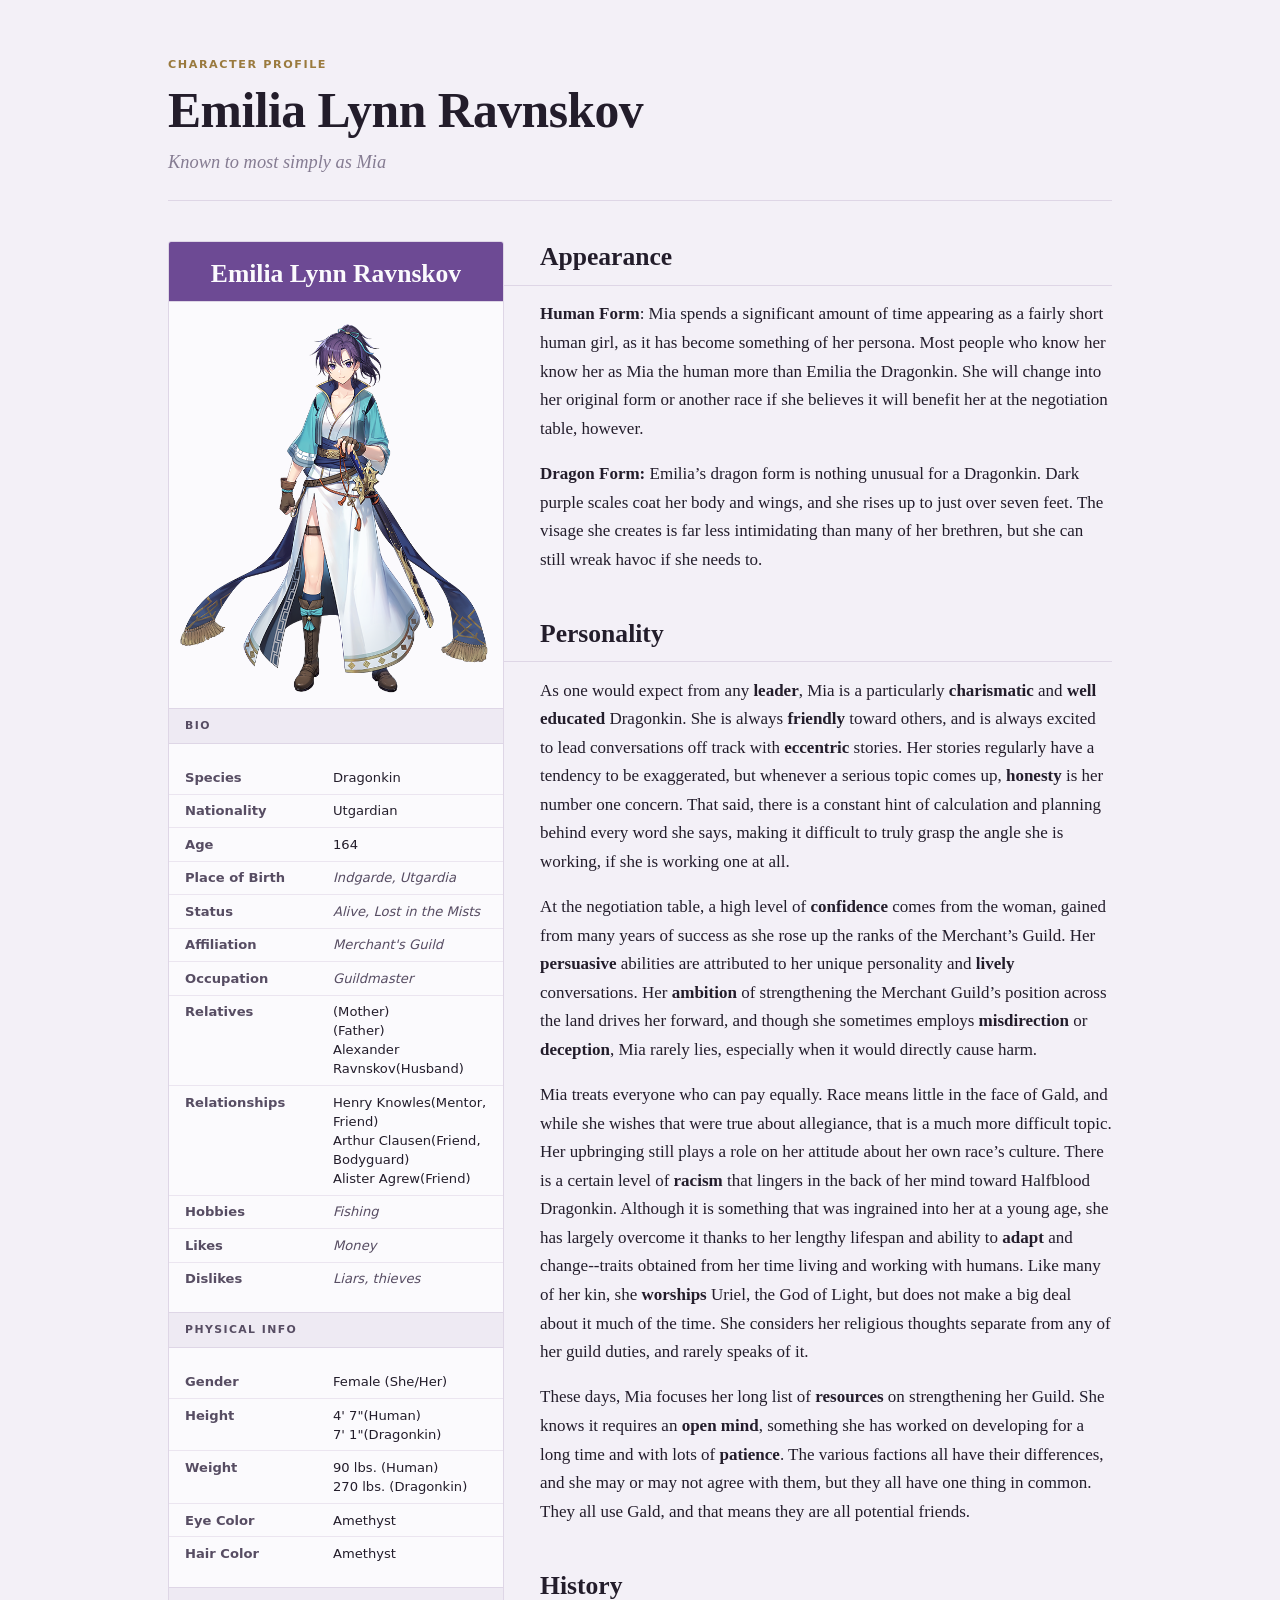
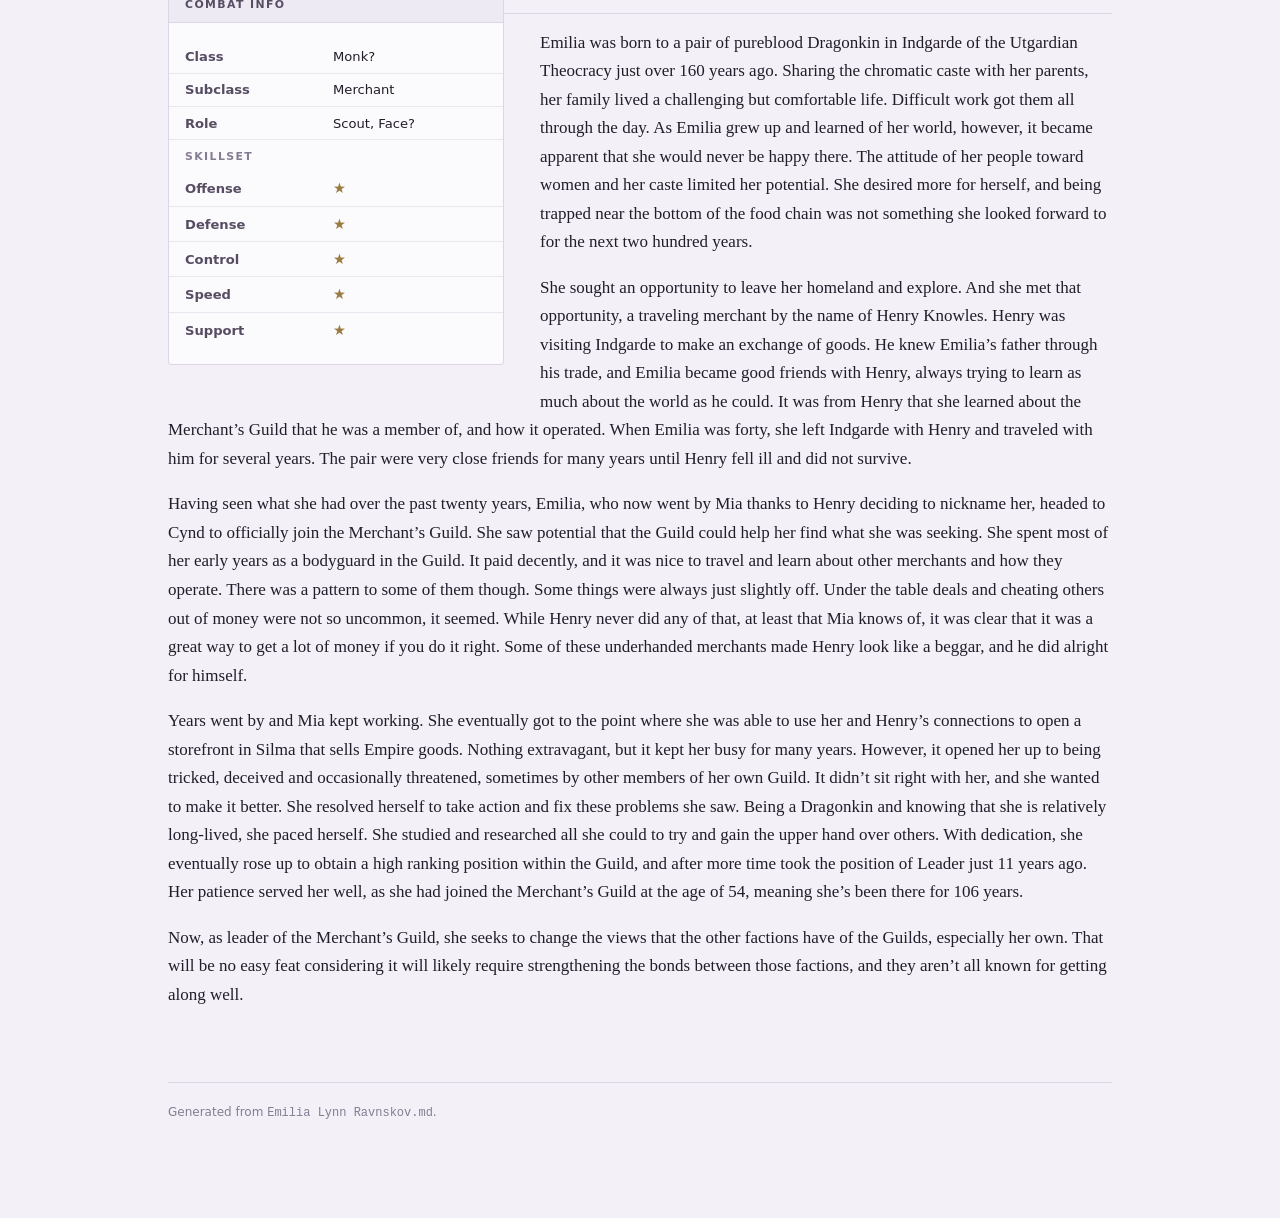
==== index.html @ e7fd8cf7 "Add standalone character page generator Converts the Obsidian note for Emilia Lynn Ravnskov into a s" ====
<!doctype html>
<html lang="en"><head>
<meta charset="utf-8">
<meta name="viewport" content="width=device-width,initial-scale=1">
<title>Emilia Lynn Ravnskov</title>
<meta name="description" content="Character profile: Emilia Lynn Ravnskov.">
<style>
:root{
  --paper:#f3f0f7; --surface:#fbfafd; --ink:#231d2b; --ink-soft:#574d63;
  --mist:#857c92; --amethyst:#6d4a94; --amethyst-ink:#fbfafd;
  --brass:#9a7a3e; --rule:#ded6e6;
  --display:"Iowan Old Style","Palatino Linotype",Palatino,"Book Antiqua","URW Palladio L","P052",Georgia,serif;
  --body:Charter,"Bitstream Charter","Charis SIL",Georgia,Cambria,serif;
  --ui:system-ui,-apple-system,"Segoe UI",Roboto,"Helvetica Neue",sans-serif;
}
@media (prefers-color-scheme:dark){
  :root{
    --paper:#15111a; --surface:#1e1826; --ink:#ded8e6; --ink-soft:#a99fb7;
    --mist:#8b8298; --amethyst:#b192d8; --amethyst-ink:#17121d;
    --brass:#c6a463; --rule:#332b3d;
  }
}
:root[data-theme="dark"]{
  --paper:#15111a; --surface:#1e1826; --ink:#ded8e6; --ink-soft:#a99fb7;
  --mist:#8b8298; --amethyst:#b192d8; --amethyst-ink:#17121d;
  --brass:#c6a463; --rule:#332b3d;
}
:root[data-theme="light"]{
  --paper:#f3f0f7; --surface:#fbfafd; --ink:#231d2b; --ink-soft:#574d63;
  --mist:#857c92; --amethyst:#6d4a94; --amethyst-ink:#fbfafd;
  --brass:#9a7a3e; --rule:#ded6e6;
}

*{box-sizing:border-box}
body{margin:0;background:var(--paper);color:var(--ink);
  font-family:var(--body);font-size:1.0625rem;line-height:1.68;
  -webkit-text-size-adjust:100%}
.page{max-width:62rem;margin:0 auto;padding:3.5rem 1.5rem 6rem}

/* ---- nameplate ---- */
.nameplate{border-bottom:1px solid var(--rule);padding-bottom:1.4rem;margin-bottom:2.2rem}
.eyebrow{font-family:var(--ui);font-size:.7rem;font-weight:600;letter-spacing:.14em;
  text-transform:uppercase;color:var(--brass);margin:0 0 .6rem}
.nameplate h1{font-family:var(--display);font-weight:600;font-size:clamp(2.1rem,5vw,3.1rem);
  line-height:1.1;margin:0;text-wrap:balance;letter-spacing:-.01em}
.alias{font-family:var(--display);font-style:italic;color:var(--mist);
  font-size:1.15rem;margin:.5rem 0 0}

/* ---- the wiki float: infobox left, prose wraps, then reclaims full width ---- */
.article::after{content:"";display:block;clear:both}
.infobox{float:left;width:21rem;margin:.3rem 2.25rem 1.5rem 0;
  background:var(--surface);border:1px solid var(--rule);border-radius:3px;
  overflow:hidden;font-family:var(--ui)}
.infobox figure{margin:0}
.infobox img{display:block;width:100%;height:auto}
.ib-name{background:var(--amethyst);color:var(--amethyst-ink);font-family:var(--display);
  font-size:1.15rem;text-align:center;padding:.65rem 1rem;margin:0;font-weight:600}
.ib-head{font-size:.68rem;font-weight:700;letter-spacing:.13em;text-transform:uppercase;
  color:var(--ink-soft);background:color-mix(in srgb,var(--amethyst) 9%,transparent);
  padding:.5rem 1rem;margin:0;border-top:1px solid var(--rule);border-bottom:1px solid var(--rule)}
.ib-row{display:grid;grid-template-columns:8.5rem 1fr;gap:.75rem;
  padding:.42rem 1rem;font-size:.82rem;line-height:1.45;align-items:baseline}
.ib-row+.ib-row{border-top:1px solid color-mix(in srgb,var(--rule) 55%,transparent)}
.ib-row dt{color:var(--ink-soft);font-weight:600}
.ib-row dd{margin:0;color:var(--ink)}
.ib-row dd span{display:block}
.ib-sub{padding:.5rem 1rem .3rem;font-size:.68rem;font-weight:700;
  letter-spacing:.13em;text-transform:uppercase;color:var(--mist);
  border-top:1px solid color-mix(in srgb,var(--rule) 55%,transparent)}
.stars{color:var(--brass);letter-spacing:.18em;font-size:.9rem}

/* ---- prose ---- */
.article h2{font-family:var(--display);font-weight:600;font-size:1.6rem;
  margin:2.4rem 0 .9rem;padding-bottom:.35rem;border-bottom:1px solid var(--rule);
  text-wrap:balance}
.article h2:first-of-type{margin-top:0}
.article p{margin:0 0 1.05rem;hyphens:auto}
.article strong{font-weight:600;color:var(--ink)}
.article em{color:var(--ink-soft)}

footer{clear:both;margin-top:3.5rem;padding-top:1.2rem;border-top:1px solid var(--rule);
  font-family:var(--ui);font-size:.75rem;color:var(--mist)}

@media (max-width:46rem){
  .page{padding:2.25rem 1.15rem 4rem}
  .infobox{float:none;width:auto;margin:0 0 2rem}
  .ib-row{grid-template-columns:7.5rem 1fr}
}
@media print{
  body{background:#fff;color:#000}
  .infobox{break-inside:avoid}
}
</style>
</head><body>
<main class="page">
  <header class="nameplate">
    <p class="eyebrow">Character Profile</p>
    <h1>Emilia Lynn Ravnskov</h1>
    <p class="alias">Known to most simply as Mia</p>
  </header>
  <div class="article">
    <aside class="infobox"><h2 class='ib-name'>Emilia Lynn Ravnskov</h2><figure><img src='[data-uri]' alt='Portrait of Emilia Lynn Ravnskov'></figure><h3 class='ib-head'>Bio</h3><dl><div class='ib-row'><dt>Species</dt><dd><span>Dragonkin</span></dd></div><div class='ib-row'><dt>Nationality</dt><dd><span>Utgardian</span></dd></div><div class='ib-row'><dt>Age</dt><dd><span>164</span></dd></div><div class='ib-row'><dt>Place of Birth</dt><dd><span><em>Indgarde, Utgardia</em></span></dd></div><div class='ib-row'><dt>Status</dt><dd><span><em>Alive, Lost in the Mists</em></span></dd></div><div class='ib-row'><dt>Affiliation</dt><dd><span><em>Merchant's Guild</em></span></dd></div><div class='ib-row'><dt>Occupation</dt><dd><span><em>Guildmaster</em></span></dd></div><div class='ib-row'><dt>Relatives</dt><dd><span>(Mother)</span><span>(Father)</span><span>Alexander Ravnskov(Husband)</span></dd></div><div class='ib-row'><dt>Relationships</dt><dd><span>Henry Knowles(Mentor, Friend)</span><span>Arthur Clausen(Friend, Bodyguard)</span><span>Alister Agrew(Friend)</span></dd></div><div class='ib-row'><dt>Hobbies</dt><dd><span><em>Fishing</em></span></dd></div><div class='ib-row'><dt>Likes</dt><dd><span><em>Money</em></span></dd></div><div class='ib-row'><dt>Dislikes</dt><dd><span><em>Liars, thieves</em></span></dd></div></dl><h3 class='ib-head'>Physical Info</h3><dl><div class='ib-row'><dt>Gender</dt><dd><span>Female (She/Her)</span></dd></div><div class='ib-row'><dt>Height</dt><dd><span>4' 7"(Human)</span><span>7' 1"(Dragonkin)</span></dd></div><div class='ib-row'><dt>Weight</dt><dd><span>90 lbs. (Human)</span><span>270 lbs. (Dragonkin)</span></dd></div><div class='ib-row'><dt>Eye Color</dt><dd><span>Amethyst</span></dd></div><div class='ib-row'><dt>Hair Color</dt><dd><span>Amethyst</span></dd></div></dl><h3 class='ib-head'>Combat Info</h3><dl><div class='ib-row'><dt>Class</dt><dd><span>Monk?</span></dd></div><div class='ib-row'><dt>Subclass</dt><dd><span>Merchant</span></dd></div><div class='ib-row'><dt>Role</dt><dd><span>Scout, Face?</span></dd></div><div class='ib-sub'>Skillset</div><div class='ib-row'><dt>Offense</dt><dd><span class='stars'>★</span></dd></div><div class='ib-row'><dt>Defense</dt><dd><span class='stars'>★</span></dd></div><div class='ib-row'><dt>Control</dt><dd><span class='stars'>★</span></dd></div><div class='ib-row'><dt>Speed</dt><dd><span class='stars'>★</span></dd></div><div class='ib-row'><dt>Support</dt><dd><span class='stars'>★</span></dd></div></dl></aside>
    <h2>Appearance</h2><p><strong>Human Form</strong>: Mia spends a significant amount of time appearing as a fairly short human girl, as it has become something of her persona. Most people who know her know her as Mia the human more than Emilia the Dragonkin. She will change into her original form or another race if she believes it will benefit her at the negotiation table, however.</p><p><strong>Dragon Form:</strong> Emilia’s dragon form is nothing unusual for a Dragonkin. Dark purple scales coat her body and wings, and she rises up to just over seven feet. The visage she creates is far less intimidating than many of her brethren, but she can still wreak havoc if she needs to.</p><h2>Personality</h2><p>As one would expect from any <strong>leader</strong>, Mia is a particularly <strong>charismatic</strong> and <strong>well educated</strong> Dragonkin. She is always <strong>friendly</strong> toward others, and is always excited to lead conversations off track with <strong>eccentric</strong> stories. Her stories regularly have a tendency to be exaggerated, but whenever a serious topic comes up, <strong>honesty</strong> is her number one concern. That said, there is a constant hint of calculation and planning behind every word she says, making it difficult to truly grasp the angle she is working, if she is working one at all.</p><p>At the negotiation table, a high level of <strong>confidence</strong> comes from the woman, gained from many years of success as she rose up the ranks of the Merchant’s Guild. Her <strong>persuasive</strong> abilities are attributed to her unique personality and <strong>lively</strong> conversations. Her <strong>ambition</strong> of strengthening the Merchant Guild’s position across the land drives her forward, and though she sometimes employs <strong>misdirection</strong> or <strong>deception</strong>, Mia rarely lies, especially when it would directly cause harm.</p><p>Mia treats everyone who can pay equally. Race means little in the face of Gald, and while she wishes that were true about allegiance, that is a much more difficult topic. Her upbringing still plays a role on her attitude about her own race’s culture. There is a certain level of <strong>racism</strong> that lingers in the back of her mind toward Halfblood Dragonkin. Although it is something that was ingrained into her at a young age, she has largely overcome it thanks to her lengthy lifespan and ability to <strong>adapt</strong> and change--traits obtained from her time living and working with humans. Like many of her kin, she <strong>worships</strong> Uriel, the God of Light, but does not make a big deal about it much of the time. She considers her religious thoughts separate from any of her guild duties, and rarely speaks of it.</p><p>These days, Mia focuses her long list of <strong>resources</strong> on strengthening her Guild. She knows it requires an <strong>open mind</strong>, something she has worked on developing for a long time and with lots of <strong>patience</strong>. The various factions all have their differences, and she may or may not agree with them, but they all have one thing in common. They all use Gald, and that means they are all potential friends.</p><h2>History</h2><p>Emilia was born to a pair of pureblood Dragonkin in Indgarde of the Utgardian Theocracy just over 160 years ago. Sharing the chromatic caste with her parents, her family lived a challenging but comfortable life. Difficult work got them all through the day. As Emilia grew up and learned of her world, however, it became apparent that she would never be happy there. The attitude of her people toward women and her caste limited her potential. She desired more for herself, and being trapped near the bottom of the food chain was not something she looked forward to for the next two hundred years.</p><p>She sought an opportunity to leave her homeland and explore. And she met that opportunity, a traveling merchant by the name of Henry Knowles. Henry was visiting Indgarde to make an exchange of goods. He knew Emilia’s father through his trade, and Emilia became good friends with Henry, always trying to learn as much about the world as he could. It was from Henry that she learned about the Merchant’s Guild that he was a member of, and how it operated. When Emilia was forty, she left Indgarde with Henry and traveled with him for several years. The pair were very close friends for many years until Henry fell ill and did not survive.</p><p>Having seen what she had over the past twenty years, Emilia, who now went by Mia thanks to Henry deciding to nickname her, headed to Cynd to officially join the Merchant’s Guild. She saw potential that the Guild could help her find what she was seeking. She spent most of her early years as a bodyguard in the Guild. It paid decently, and it was nice to travel and learn about other merchants and how they operate. There was a pattern to some of them though. Some things were always just slightly off. Under the table deals and cheating others out of money were not so uncommon, it seemed. While Henry never did any of that, at least that Mia knows of, it was clear that it was a great way to get a lot of money if you do it right. Some of these underhanded merchants made Henry look like a beggar, and he did alright for himself.</p><p>Years went by and Mia kept working. She eventually got to the point where she was able to use her and Henry’s connections to open a storefront in Silma that sells Empire goods. Nothing extravagant, but it kept her busy for many years. However, it opened her up to being tricked, deceived and occasionally threatened, sometimes by other members of her own Guild. It didn’t sit right with her, and she wanted to make it better. She resolved herself to take action and fix these problems she saw. Being a Dragonkin and knowing that she is relatively long-lived, she paced herself. She studied and researched all she could to try and gain the upper hand over others. With dedication, she eventually rose up to obtain a high ranking position within the Guild, and after more time took the position of Leader just 11 years ago. Her patience served her well, as she had joined the Merchant’s Guild at the age of 54, meaning she’s been there for 106 years.</p><p>Now, as leader of the Merchant’s Guild, she seeks to change the views that the other factions have of the Guilds, especially her own. That will be no easy feat considering it will likely require strengthening the bonds between those factions, and they aren’t all known for getting along well.</p>
  </div>
  <footer>Generated from <code>Emilia Lynn Ravnskov.md</code>.</footer>
</main>
</body></html>
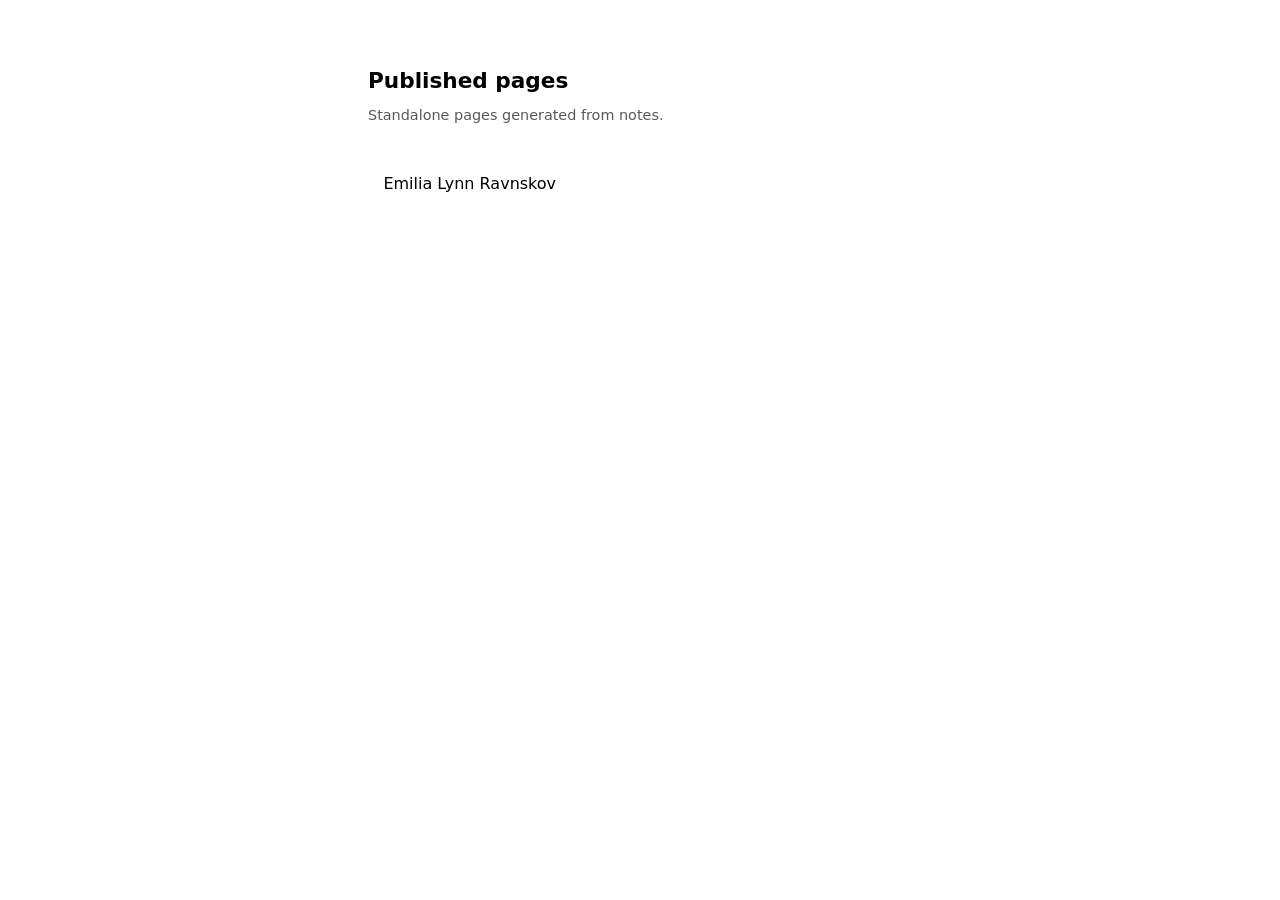
==== commit a1644ec6: "Restructure as a general publishing repo One repo for many unrelated pages rather than one repo per " ====
--- a/index.html
+++ b/index.html
@@ -2,106 +2,27 @@
 <html lang="en"><head>
 <meta charset="utf-8">
 <meta name="viewport" content="width=device-width,initial-scale=1">
-<title>Emilia Lynn Ravnskov</title>
-<meta name="description" content="Character profile: Emilia Lynn Ravnskov.">
+<title>Published pages</title>
 <style>
-:root{
-  --paper:#f3f0f7; --surface:#fbfafd; --ink:#231d2b; --ink-soft:#574d63;
-  --mist:#857c92; --amethyst:#6d4a94; --amethyst-ink:#fbfafd;
-  --brass:#9a7a3e; --rule:#ded6e6;
-  --display:"Iowan Old Style","Palatino Linotype",Palatino,"Book Antiqua","URW Palladio L","P052",Georgia,serif;
-  --body:Charter,"Bitstream Charter","Charis SIL",Georgia,Cambria,serif;
-  --ui:system-ui,-apple-system,"Segoe UI",Roboto,"Helvetica Neue",sans-serif;
-}
-@media (prefers-color-scheme:dark){
-  :root{
-    --paper:#15111a; --surface:#1e1826; --ink:#ded8e6; --ink-soft:#a99fb7;
-    --mist:#8b8298; --amethyst:#b192d8; --amethyst-ink:#17121d;
-    --brass:#c6a463; --rule:#332b3d;
-  }
-}
-:root[data-theme="dark"]{
-  --paper:#15111a; --surface:#1e1826; --ink:#ded8e6; --ink-soft:#a99fb7;
-  --mist:#8b8298; --amethyst:#b192d8; --amethyst-ink:#17121d;
-  --brass:#c6a463; --rule:#332b3d;
-}
-:root[data-theme="light"]{
-  --paper:#f3f0f7; --surface:#fbfafd; --ink:#231d2b; --ink-soft:#574d63;
-  --mist:#857c92; --amethyst:#6d4a94; --amethyst-ink:#fbfafd;
-  --brass:#9a7a3e; --rule:#ded6e6;
-}
-
-*{box-sizing:border-box}
-body{margin:0;background:var(--paper);color:var(--ink);
-  font-family:var(--body);font-size:1.0625rem;line-height:1.68;
-  -webkit-text-size-adjust:100%}
-.page{max-width:62rem;margin:0 auto;padding:3.5rem 1.5rem 6rem}
-
-/* ---- nameplate ---- */
-.nameplate{border-bottom:1px solid var(--rule);padding-bottom:1.4rem;margin-bottom:2.2rem}
-.eyebrow{font-family:var(--ui);font-size:.7rem;font-weight:600;letter-spacing:.14em;
-  text-transform:uppercase;color:var(--brass);margin:0 0 .6rem}
-.nameplate h1{font-family:var(--display);font-weight:600;font-size:clamp(2.1rem,5vw,3.1rem);
-  line-height:1.1;margin:0;text-wrap:balance;letter-spacing:-.01em}
-.alias{font-family:var(--display);font-style:italic;color:var(--mist);
-  font-size:1.15rem;margin:.5rem 0 0}
-
-/* ---- the wiki float: infobox left, prose wraps, then reclaims full width ---- */
-.article::after{content:"";display:block;clear:both}
-.infobox{float:left;width:21rem;margin:.3rem 2.25rem 1.5rem 0;
-  background:var(--surface);border:1px solid var(--rule);border-radius:3px;
-  overflow:hidden;font-family:var(--ui)}
-.infobox figure{margin:0}
-.infobox img{display:block;width:100%;height:auto}
-.ib-name{background:var(--amethyst);color:var(--amethyst-ink);font-family:var(--display);
-  font-size:1.15rem;text-align:center;padding:.65rem 1rem;margin:0;font-weight:600}
-.ib-head{font-size:.68rem;font-weight:700;letter-spacing:.13em;text-transform:uppercase;
-  color:var(--ink-soft);background:color-mix(in srgb,var(--amethyst) 9%,transparent);
-  padding:.5rem 1rem;margin:0;border-top:1px solid var(--rule);border-bottom:1px solid var(--rule)}
-.ib-row{display:grid;grid-template-columns:8.5rem 1fr;gap:.75rem;
-  padding:.42rem 1rem;font-size:.82rem;line-height:1.45;align-items:baseline}
-.ib-row+.ib-row{border-top:1px solid color-mix(in srgb,var(--rule) 55%,transparent)}
-.ib-row dt{color:var(--ink-soft);font-weight:600}
-.ib-row dd{margin:0;color:var(--ink)}
-.ib-row dd span{display:block}
-.ib-sub{padding:.5rem 1rem .3rem;font-size:.68rem;font-weight:700;
-  letter-spacing:.13em;text-transform:uppercase;color:var(--mist);
-  border-top:1px solid color-mix(in srgb,var(--rule) 55%,transparent)}
-.stars{color:var(--brass);letter-spacing:.18em;font-size:.9rem}
-
-/* ---- prose ---- */
-.article h2{font-family:var(--display);font-weight:600;font-size:1.6rem;
-  margin:2.4rem 0 .9rem;padding-bottom:.35rem;border-bottom:1px solid var(--rule);
-  text-wrap:balance}
-.article h2:first-of-type{margin-top:0}
-.article p{margin:0 0 1.05rem;hyphens:auto}
-.article strong{font-weight:600;color:var(--ink)}
-.article em{color:var(--ink-soft)}
-
-footer{clear:both;margin-top:3.5rem;padding-top:1.2rem;border-top:1px solid var(--rule);
-  font-family:var(--ui);font-size:.75rem;color:var(--mist)}
-
-@media (max-width:46rem){
-  .page{padding:2.25rem 1.15rem 4rem}
-  .infobox{float:none;width:auto;margin:0 0 2rem}
-  .ib-row{grid-template-columns:7.5rem 1fr}
-}
-@media print{
-  body{background:#fff;color:#000}
-  .infobox{break-inside:avoid}
-}
+  :root{color-scheme:light dark}
+  body{margin:0;padding:4rem 1.5rem;background:Canvas;color:CanvasText;
+    font:1rem/1.6 system-ui,-apple-system,"Segoe UI",Roboto,sans-serif;
+    display:flex;justify-content:center}
+  main{max-width:34rem;width:100%}
+  h1{font-size:1.35rem;font-weight:600;margin:0 0 .35rem}
+  p{margin:0 0 2rem;opacity:.65;font-size:.9rem}
+  ul{list-style:none;padding:0;margin:0;display:flex;flex-direction:column;gap:.15rem}
+  a{display:block;padding:.7rem .9rem;border-radius:5px;text-decoration:none;
+    color:inherit;border:1px solid transparent}
+  a:hover,a:focus-visible{background:color-mix(in srgb,CanvasText 6%,transparent);
+    border-color:color-mix(in srgb,CanvasText 14%,transparent);outline:none}
 </style>
 </head><body>
-<main class="page">
-  <header class="nameplate">
-    <p class="eyebrow">Character Profile</p>
-    <h1>Emilia Lynn Ravnskov</h1>
-    <p class="alias">Known to most simply as Mia</p>
-  </header>
-  <div class="article">
-    <aside class="infobox"><h2 class='ib-name'>Emilia Lynn Ravnskov</h2><figure><img src='[data-uri]